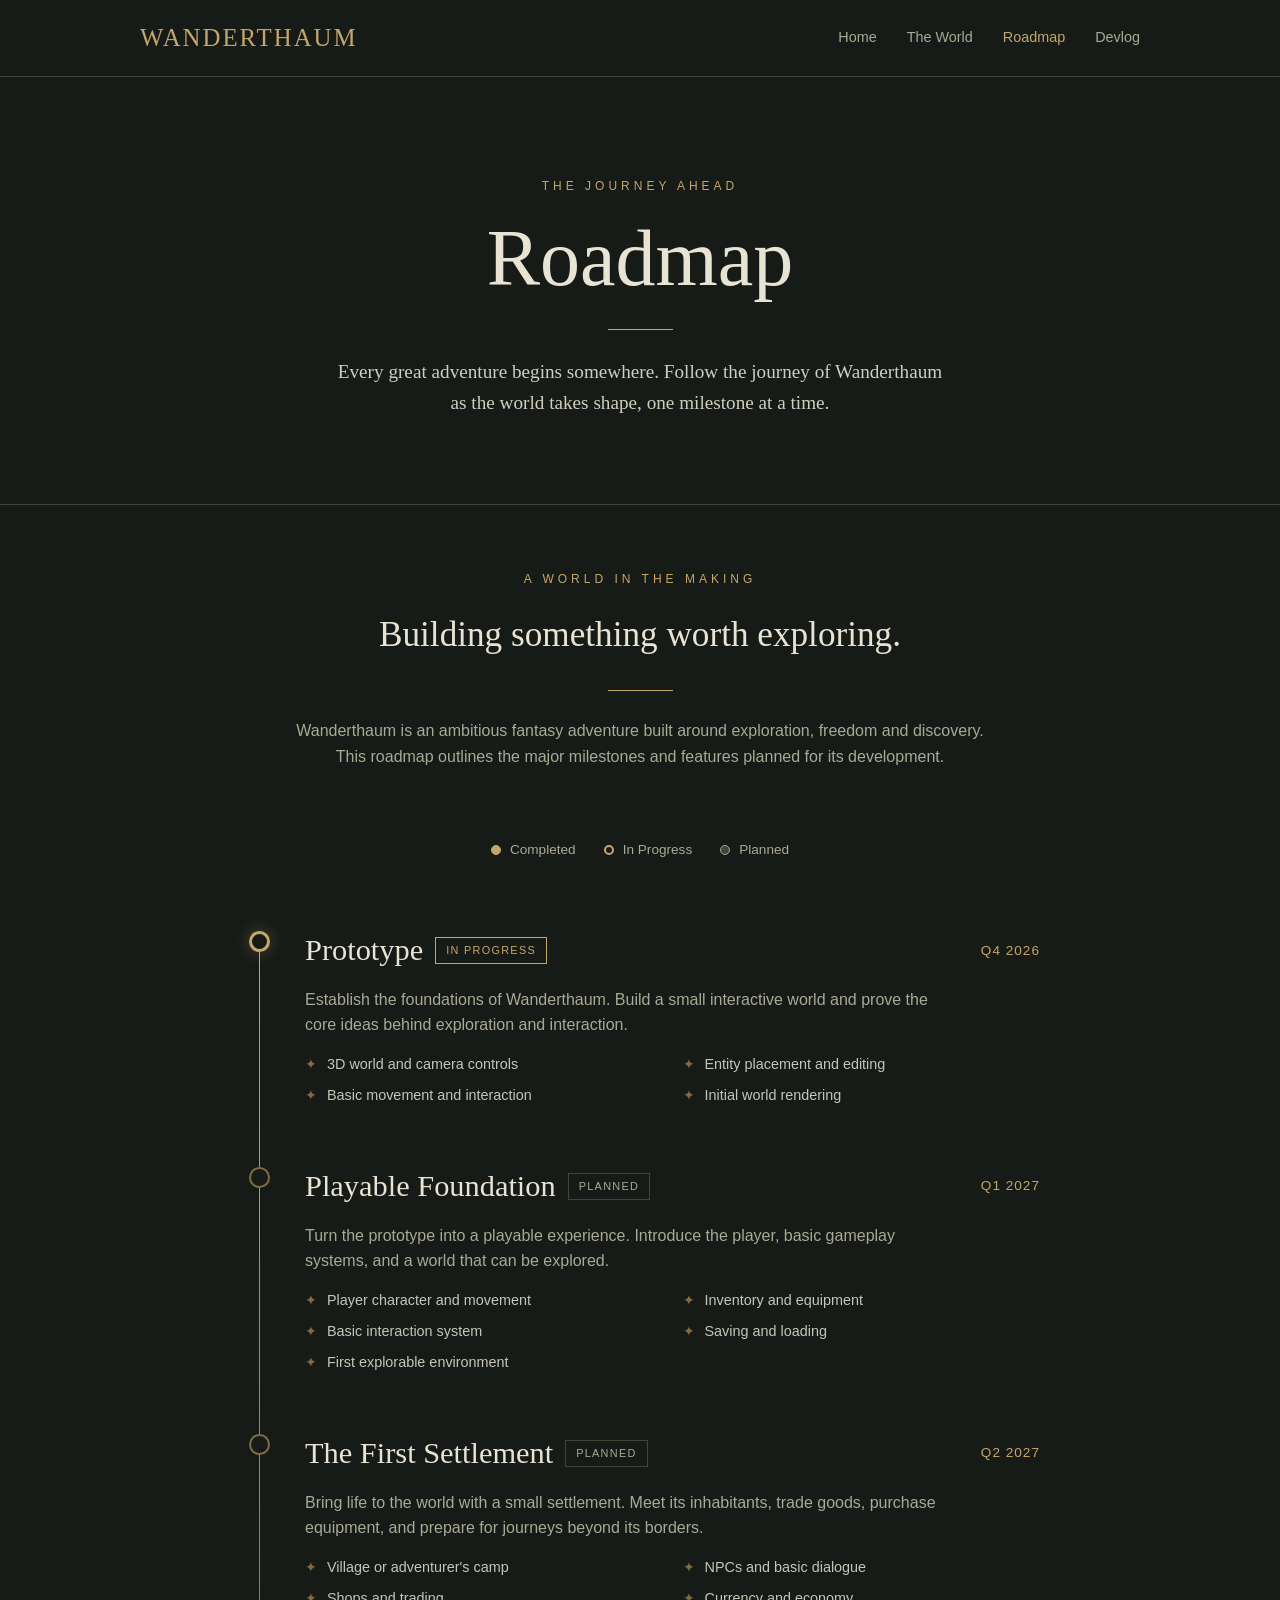
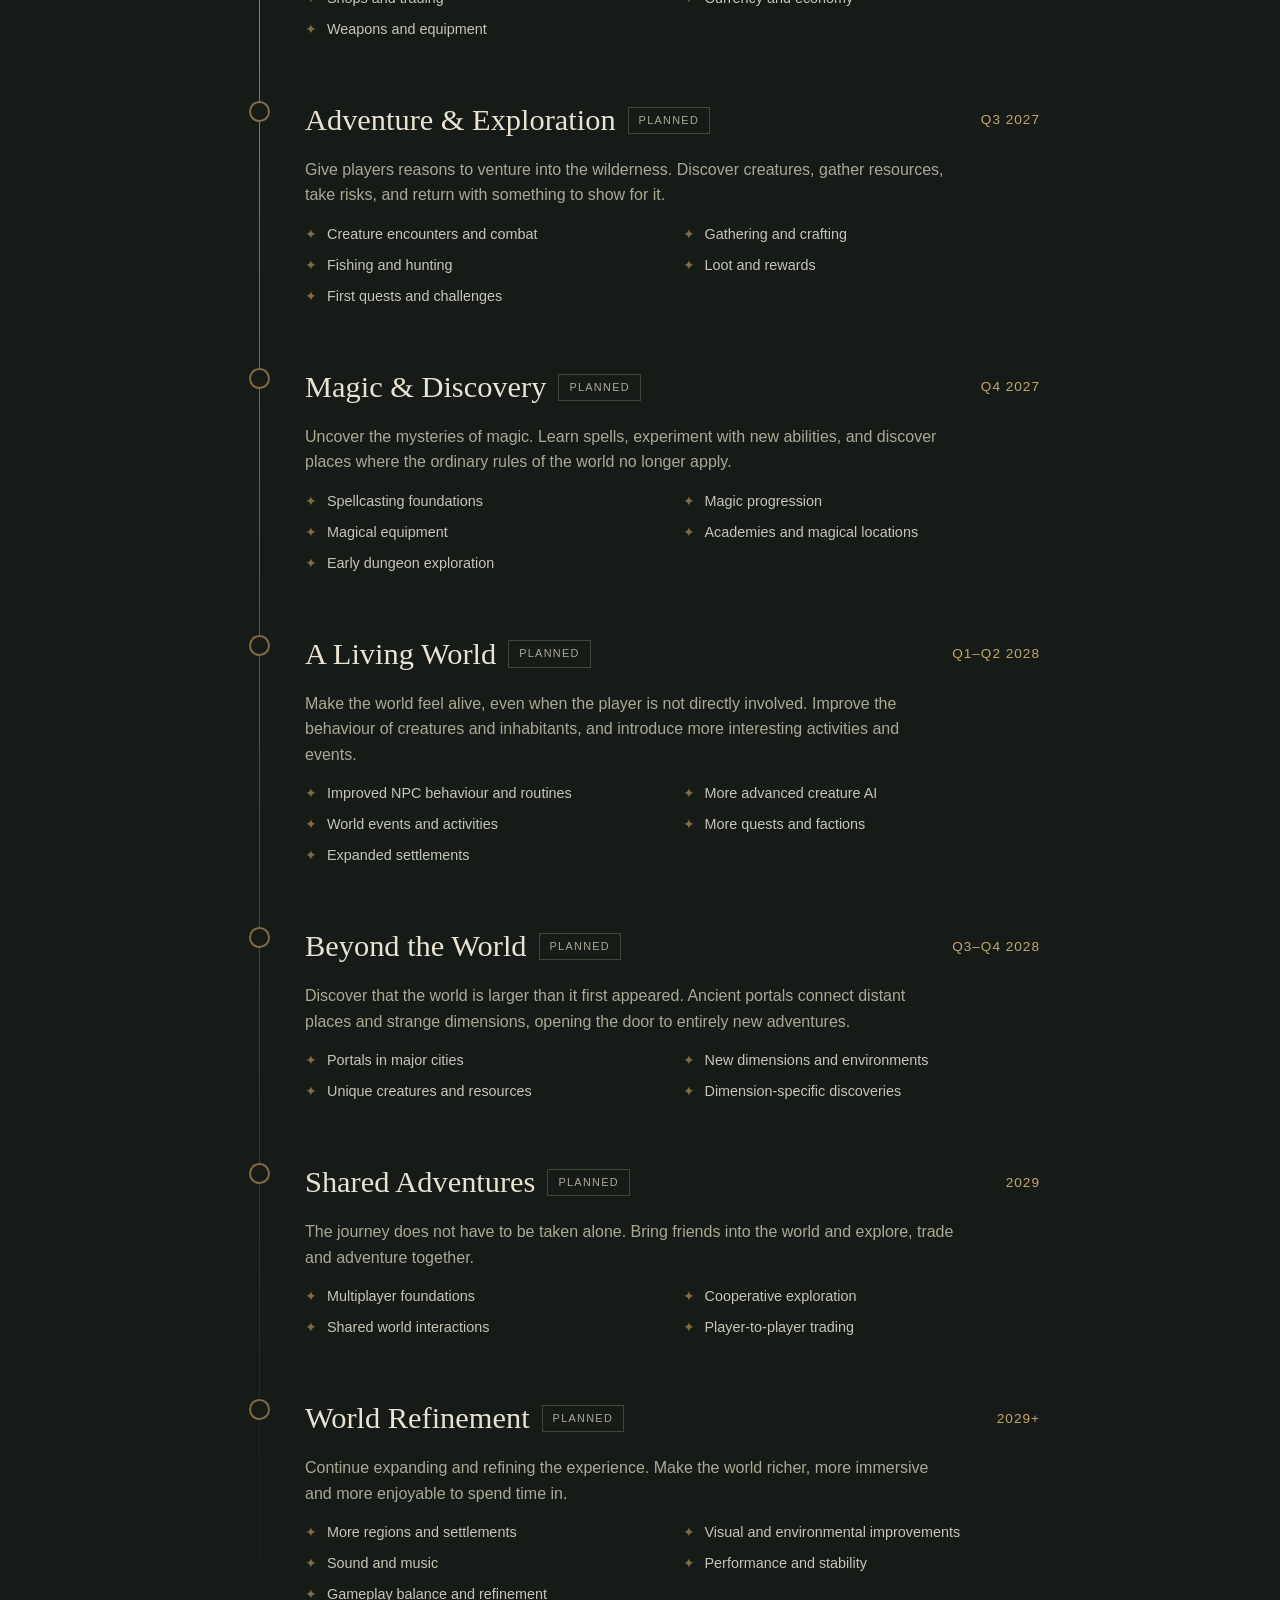
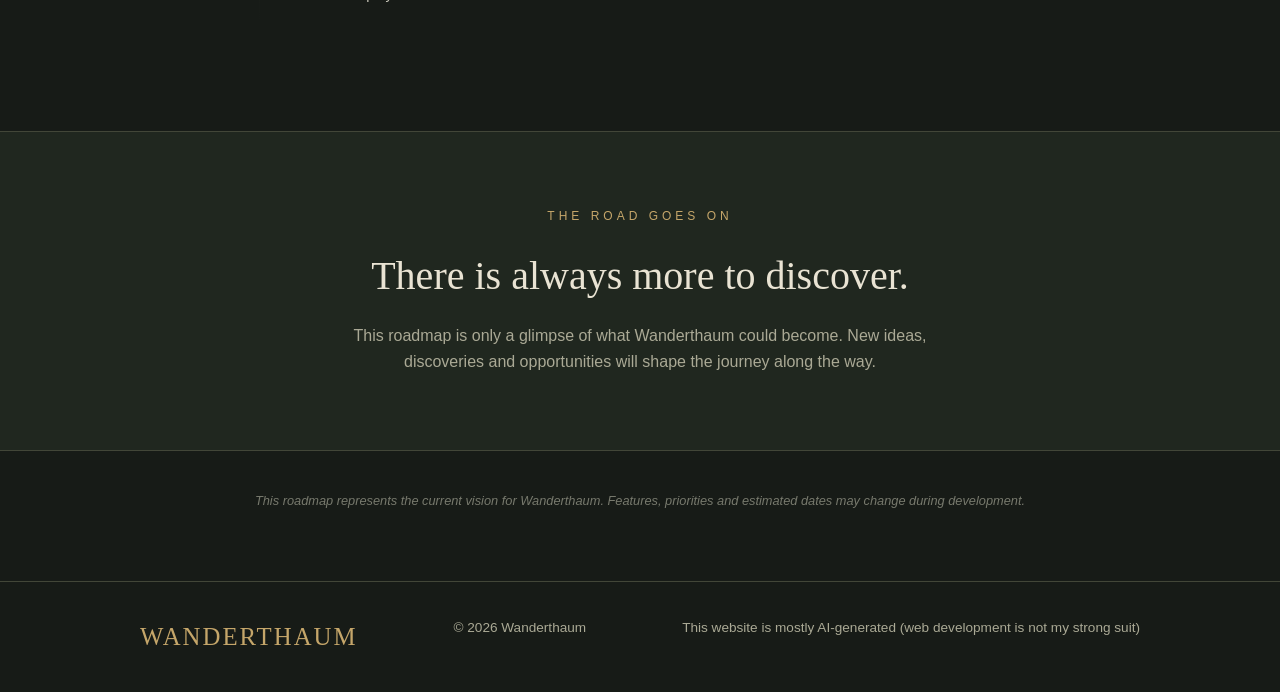
==== public/roadmap.html @ c56ad35a "Website base" ====
<!-- <!DOCTYPE html>
<html lang="en">
<head>
    <meta charset="UTF-8">
    <meta name="viewport" content="width=device-width, initial-scale=1.0">
    <meta name="theme-color" content="#171b17">
    <title>Wanderthaum — The Living World</title>
    <meta name="description" content="Wanderthaum is a fantasy adventure about exploration, discovery, and finding your own path.">

    <link rel="apple-touch-icon" sizes="180x180" href="img/favicon_io/apple-touch-icon.png">
    <link rel="icon" type="image/png" sizes="32x32" href="img/favicon_io/favicon-32x32.png">
    <link rel="icon" type="image/png" sizes="16x16" href="img/favicon_io/favicon-16x16.png">
    <link rel="manifest" href="img/favicon_io/site.webmanifest">

</head>
<body>

<i>This roadmap represents the current vision for Wanderthaum. It is meant to inspire the developer (me) and give insight into what's going on. Features, priorities and estimated dates may change as development progresses.</i> <br>

<img src="img/roadmap_image.png">

<br>

Q4 2026	Prototype	Basic 3D world, camera, entity placement, movement, and the first interactive objects.
<br>

Q1 2027	Playable Foundation	A small explorable area, player character, basic interaction, inventory, and save/load.
<br>

Q2 2027	The First Settlement	A camp or village with shops, NPCs, trading, equipment, and nearby wilderness.
<br>

Q3 2027	Adventure & Exploration	Creatures, combat, gathering, fishing, loot, and reasons to venture beyond settlement walls.
<br>

Q4 2027	Magic & Discovery	First spell system, magical locations, progression, and early dungeon exploration.
<br>

Q1–Q2 2028	A Living World	Improved NPC behaviour, more varied AI, world events, quests, and a more populated world.
<br>

Q3–Q4 2028	Beyond the World	Portals, other dimensions, and mysterious destinations connected to major cities.
<br>

2029	Shared Adventures	Multiplayer foundations, cooperative exploration, and shared world experiences.
<br>

2029+	World Refinement	More regions, content, improved visuals, sound, balancing, performance, and world polish.
<br>

<footer>
    <div class="container footer-content">
        <span>© 2026 Wanderthaum</span>
        <span>This website is mostly AI-generated (web development is not my strong suit)</span>
    </div>
</footer>

</body>
</html> -->




<!DOCTYPE html>
<html lang="en">
<head>
    <meta charset="UTF-8">
    <meta name="viewport" content="width=device-width, initial-scale=1.0">
    <meta name="theme-color" content="#171b17">
    <title>Roadmap — Wanderthaum</title>
    <meta name="description" content="Follow the development journey of Wanderthaum and discover what lies ahead.">

    <link rel="apple-touch-icon" sizes="180x180" href="img/favicon_io/apple-touch-icon.png">
    <link rel="icon" type="image/png" sizes="32x32" href="img/favicon_io/favicon-32x32.png">
    <link rel="icon" type="image/png" sizes="16x16" href="img/favicon_io/favicon-16x16.png">
    <link rel="manifest" href="img/favicon_io/site.webmanifest">

    <style>
        :root {
            --background: #171b17;
            --background-light: #20271f;
            --text: #e9e3d3;
            --muted: #aaa995;
            --gold: #c5a66a;
            --gold-dim: #806b43;
            --border: #424638;
            --serif: Georgia, "Times New Roman", serif;
            --sans: "Segoe UI", sans-serif;
        }

        * {
            box-sizing: border-box;
            margin: 0;
            padding: 0;
        }

        html {
            scroll-behavior: smooth;
        }

        body {
            background: var(--background);
            color: var(--text);
            font-family: var(--sans);
            line-height: 1.6;
        }

        a {
            color: inherit;
            text-decoration: none;
        }

        .container {
            width: min(1000px, 90%);
            margin: auto;
        }

        /* Navigation */

        header {
            border-bottom: 1px solid var(--border);
            background: #171b17ee;
        }

        nav {
            min-height: 76px;
            display: flex;
            align-items: center;
            justify-content: space-between;
            gap: 25px;
        }

        .logo {
            font-family: var(--serif);
            font-size: 1.55rem;
            letter-spacing: 2px;
            color: var(--gold);
            white-space: nowrap;
        }

        .nav-links {
            display: flex;
            gap: 30px;
            font-size: 0.9rem;
            color: var(--muted);
        }

        .nav-links a:hover,
        .nav-links a.active {
            color: var(--gold);
        }

        /* Page introduction */

        .hero {
            text-align: center;
            padding: 100px 20px 85px;
            background:
                linear-gradient(to bottom, #171b1770, var(--background)),
                url("images/world-landscape.jpg") center 45% / cover;
            border-bottom: 1px solid var(--border);
        }

        .eyebrow {
            color: var(--gold);
            text-transform: uppercase;
            letter-spacing: 4px;
            font-size: 0.75rem;
            margin-bottom: 18px;
        }

        h1, h2, h3 {
            font-family: var(--serif);
            font-weight: normal;
        }

        h1 {
            font-size: clamp(3rem, 7vw, 5rem);
            line-height: 1.1;
            margin-bottom: 20px;
        }

        .hero p {
            max-width: 620px;
            margin: auto;
            color: #d0cebf;
            font-family: var(--serif);
            font-size: 1.2rem;
        }

        .gold-line {
            width: 65px;
            height: 1px;
            background: var(--gold);
            margin: 27px auto;
        }

        /* Roadmap introduction */

        .intro {
            text-align: center;
            padding: 65px 0 35px;
        }

        .intro p {
            max-width: 700px;
            margin: auto;
            color: var(--muted);
        }

        /* Legend */

        .legend {
            display: flex;
            justify-content: center;
            flex-wrap: wrap;
            gap: 28px;
            margin: 35px 0 65px;
            color: var(--muted);
            font-size: 0.85rem;
        }

        .legend-item {
            display: flex;
            align-items: center;
            gap: 9px;
        }

        .dot {
            width: 10px;
            height: 10px;
            border-radius: 50%;
            background: var(--border);
            border: 1px solid var(--muted);
        }

        .dot.completed {
            background: var(--gold);
            border-color: var(--gold);
        }

        .dot.progress {
            background: var(--background);
            border: 2px solid var(--gold);
        }

        /* Timeline */

        .timeline {
            position: relative;
            max-width: 800px;
            margin: 0 auto;
            padding-bottom: 70px;
        }

        .timeline::before {
            content: "";
            position: absolute;
            left: 19px;
            top: 10px;
            bottom: 110px;
            width: 1px;
            background: linear-gradient(
                to bottom,
                var(--gold),
                var(--border) 70%,
                transparent
            );
        }

        .milestone {
            position: relative;
            padding-left: 65px;
            margin-bottom: 55px;
        }

        .milestone-marker {
            position: absolute;
            left: 9px;
            top: 5px;
            width: 21px;
            height: 21px;
            border-radius: 50%;
            border: 2px solid var(--gold-dim);
            background: var(--background);
            z-index: 1;
        }

        .milestone.completed .milestone-marker {
            background: var(--gold);
            border-color: var(--gold);
            box-shadow: 0 0 15px #c5a66a55;
        }

        .milestone.current .milestone-marker {
            border: 3px solid var(--gold);
            box-shadow: 0 0 15px #c5a66a55;
        }

        .milestone-header {
            display: flex;
            align-items: center;
            flex-wrap: wrap;
            gap: 12px;
            margin-bottom: 12px;
        }

        .milestone h2 {
            font-size: 1.9rem;
        }

        .date {
            color: var(--gold);
            font-size: 0.85rem;
            letter-spacing: 1px;
            margin-left: auto;
        }

        .status {
            font-size: 0.68rem;
            text-transform: uppercase;
            letter-spacing: 1.3px;
            padding: 4px 10px;
            border: 1px solid var(--border);
            color: var(--muted);
        }

        .status.completed {
            border-color: #81734f;
            color: var(--gold);
        }

        .status.progress {
            border-color: var(--gold);
            color: var(--gold);
        }

        .milestone p {
            color: var(--muted);
            max-width: 650px;
            margin-bottom: 15px;
        }

        .milestone ul {
            list-style: none;
            display: grid;
            grid-template-columns: repeat(2, minmax(0, 1fr));
            gap: 8px 20px;
            color: #c7c5b8;
            font-size: 0.9rem;
        }

        .milestone li::before {
            content: "✦";
            color: var(--gold-dim);
            margin-right: 10px;
        }

        /* Future section */

        .future {
            background: var(--background-light);
            border-top: 1px solid var(--border);
            border-bottom: 1px solid var(--border);
            text-align: center;
            padding: 75px 20px;
        }

        .future h2 {
            font-size: 2.5rem;
            margin-bottom: 15px;
        }

        .future p {
            max-width: 650px;
            margin: auto;
            color: var(--muted);
        }

        /* Disclaimer */

        .disclaimer {
            text-align: center;
            color: #77796d;
            font-size: 0.8rem;
            font-style: italic;
            padding: 40px 20px 70px;
        }

        /* Footer */

        footer {
            border-top: 1px solid var(--border);
            padding: 35px 0;
            color: var(--muted);
            font-size: 0.85rem;
        }

        .footer-content {
            display: flex;
            justify-content: space-between;
            gap: 20px;
            flex-wrap: wrap;
        }

        @media (max-width: 650px) {
            nav {
                padding: 18px 0;
                align-items: flex-start;
                flex-direction: column;
            }

            .nav-links {
                gap: 18px;
                flex-wrap: wrap;
            }

            .hero {
                padding: 80px 20px 65px;
            }

            .milestone-header {
                gap: 8px;
            }

            .milestone h2 {
                width: 100%;
                font-size: 1.65rem;
            }

            .date {
                margin-left: 0;
            }

            .milestone ul {
                grid-template-columns: 1fr;
            }

            .timeline {
                margin-left: 0;
            }

            .milestone {
                padding-left: 55px;
            }
        }
    </style>
</head>

<body>

<header>
    <div class="container">
        <nav>
            <a href="index.html" class="logo">WANDERTHAUM</a>

            <div class="nav-links">
                <a href="index.html">Home</a>
                <a href="index.html#world">The World</a>
                <a href="roadmap.html" class="active">Roadmap</a>
                <a href="devlog.html">Devlog</a>
            </div>
        </nav>
    </div>
</header>

<main>

    <section class="hero">
        <div class="eyebrow">The journey ahead</div>
        <h1>Roadmap</h1>
        <div class="gold-line"></div>
        <p>
            Every great adventure begins somewhere.
            Follow the journey of Wanderthaum as the world
            takes shape, one milestone at a time.
        </p>
    </section>

    <section class="container">
        <div class="intro">
            <div class="eyebrow">A world in the making</div>
            <h2 style="font-size: 2.2rem;">Building something worth exploring.</h2>
            <div class="gold-line"></div>
            <p>
                Wanderthaum is an ambitious fantasy adventure built around
                exploration, freedom and discovery. This roadmap outlines
                the major milestones and features planned for its development.
            </p>
        </div>

        <div class="legend">
            <div class="legend-item">
                <span class="dot completed"></span>
                Completed
            </div>
            <div class="legend-item">
                <span class="dot progress"></span>
                In Progress
            </div>
            <div class="legend-item">
                <span class="dot"></span>
                Planned
            </div>
        </div>

        <div class="timeline">

            <!-- PROTOTYPE -->

            <article class="milestone current">
                <div class="milestone-marker"></div>

                <div class="milestone-header">
                    <h2>Prototype</h2>
                    <span class="status progress">In Progress</span>
                    <span class="date">Q4 2026</span>
                </div>

                <p>
                    Establish the foundations of Wanderthaum.
                    Build a small interactive world and prove the
                    core ideas behind exploration and interaction.
                </p>

                <ul>
                    <li>3D world and camera controls</li>
                    <li>Entity placement and editing</li>
                    <li>Basic movement and interaction</li>
                    <li>Initial world rendering</li>
                </ul>
            </article>

            <!-- FOUNDATION -->

            <article class="milestone">
                <div class="milestone-marker"></div>

                <div class="milestone-header">
                    <h2>Playable Foundation</h2>
                    <span class="status">Planned</span>
                    <span class="date">Q1 2027</span>
                </div>

                <p>
                    Turn the prototype into a playable experience.
                    Introduce the player, basic gameplay systems,
                    and a world that can be explored.
                </p>

                <ul>
                    <li>Player character and movement</li>
                    <li>Inventory and equipment</li>
                    <li>Basic interaction system</li>
                    <li>Saving and loading</li>
                    <li>First explorable environment</li>
                </ul>
            </article>

            <!-- SETTLEMENT -->

            <article class="milestone">
                <div class="milestone-marker"></div>

                <div class="milestone-header">
                    <h2>The First Settlement</h2>
                    <span class="status">Planned</span>
                    <span class="date">Q2 2027</span>
                </div>

                <p>
                    Bring life to the world with a small settlement.
                    Meet its inhabitants, trade goods, purchase equipment,
                    and prepare for journeys beyond its borders.
                </p>

                <ul>
                    <li>Village or adventurer's camp</li>
                    <li>NPCs and basic dialogue</li>
                    <li>Shops and trading</li>
                    <li>Currency and economy</li>
                    <li>Weapons and equipment</li>
                </ul>
            </article>

            <!-- ADVENTURE -->

            <article class="milestone">
                <div class="milestone-marker"></div>

                <div class="milestone-header">
                    <h2>Adventure & Exploration</h2>
                    <span class="status">Planned</span>
                    <span class="date">Q3 2027</span>
                </div>

                <p>
                    Give players reasons to venture into the wilderness.
                    Discover creatures, gather resources, take risks,
                    and return with something to show for it.
                </p>

                <ul>
                    <li>Creature encounters and combat</li>
                    <li>Gathering and crafting</li>
                    <li>Fishing and hunting</li>
                    <li>Loot and rewards</li>
                    <li>First quests and challenges</li>
                </ul>
            </article>

            <!-- MAGIC -->

            <article class="milestone">
                <div class="milestone-marker"></div>

                <div class="milestone-header">
                    <h2>Magic & Discovery</h2>
                    <span class="status">Planned</span>
                    <span class="date">Q4 2027</span>
                </div>

                <p>
                    Uncover the mysteries of magic. Learn spells,
                    experiment with new abilities, and discover
                    places where the ordinary rules of the world
                    no longer apply.
                </p>

                <ul>
                    <li>Spellcasting foundations</li>
                    <li>Magic progression</li>
                    <li>Magical equipment</li>
                    <li>Academies and magical locations</li>
                    <li>Early dungeon exploration</li>
                </ul>
            </article>

            <!-- LIVING WORLD -->

            <article class="milestone">
                <div class="milestone-marker"></div>

                <div class="milestone-header">
                    <h2>A Living World</h2>
                    <span class="status">Planned</span>
                    <span class="date">Q1–Q2 2028</span>
                </div>

                <p>
                    Make the world feel alive, even when the player
                    is not directly involved. Improve the behaviour
                    of creatures and inhabitants, and introduce
                    more interesting activities and events.
                </p>

                <ul>
                    <li>Improved NPC behaviour and routines</li>
                    <li>More advanced creature AI</li>
                    <li>World events and activities</li>
                    <li>More quests and factions</li>
                    <li>Expanded settlements</li>
                </ul>
            </article>

            <!-- DIMENSIONS -->

            <article class="milestone">
                <div class="milestone-marker"></div>

                <div class="milestone-header">
                    <h2>Beyond the World</h2>
                    <span class="status">Planned</span>
                    <span class="date">Q3–Q4 2028</span>
                </div>

                <p>
                    Discover that the world is larger than it first
                    appeared. Ancient portals connect distant places
                    and strange dimensions, opening the door to
                    entirely new adventures.
                </p>

                <ul>
                    <li>Portals in major cities</li>
                    <li>New dimensions and environments</li>
                    <li>Unique creatures and resources</li>
                    <li>Dimension-specific discoveries</li>
                </ul>
            </article>

            <!-- MULTIPLAYER -->

            <article class="milestone">
                <div class="milestone-marker"></div>

                <div class="milestone-header">
                    <h2>Shared Adventures</h2>
                    <span class="status">Planned</span>
                    <span class="date">2029</span>
                </div>

                <p>
                    The journey does not have to be taken alone.
                    Bring friends into the world and explore,
                    trade and adventure together.
                </p>

                <ul>
                    <li>Multiplayer foundations</li>
                    <li>Cooperative exploration</li>
                    <li>Shared world interactions</li>
                    <li>Player-to-player trading</li>
                </ul>
            </article>

            <!-- POLISH -->

            <article class="milestone">
                <div class="milestone-marker"></div>

                <div class="milestone-header">
                    <h2>World Refinement</h2>
                    <span class="status">Planned</span>
                    <span class="date">2029+</span>
                </div>

                <p>
                    Continue expanding and refining the experience.
                    Make the world richer, more immersive and more
                    enjoyable to spend time in.
                </p>

                <ul>
                    <li>More regions and settlements</li>
                    <li>Visual and environmental improvements</li>
                    <li>Sound and music</li>
                    <li>Performance and stability</li>
                    <li>Gameplay balance and refinement</li>
                </ul>
            </article>

        </div>
    </section>

    <section class="future">
        <div class="eyebrow">The road goes on</div>
        <h2>There is always more to discover.</h2>
        <p>
            This roadmap is only a glimpse of what Wanderthaum
            could become. New ideas, discoveries and opportunities
            will shape the journey along the way.
        </p>
    </section>

    <div class="disclaimer">
        This roadmap represents the current vision for Wanderthaum.
        Features, priorities and estimated dates may change during development.
    </div>

</main>


<footer>
    <div class="container footer-content">
        <a href="index.html" class="logo">WANDERTHAUM</a>
        <span>© 2026 Wanderthaum</span>
        <span>This website is mostly AI-generated (web development is not my strong suit)</span>
    </div>
</footer>

</body>
</html>
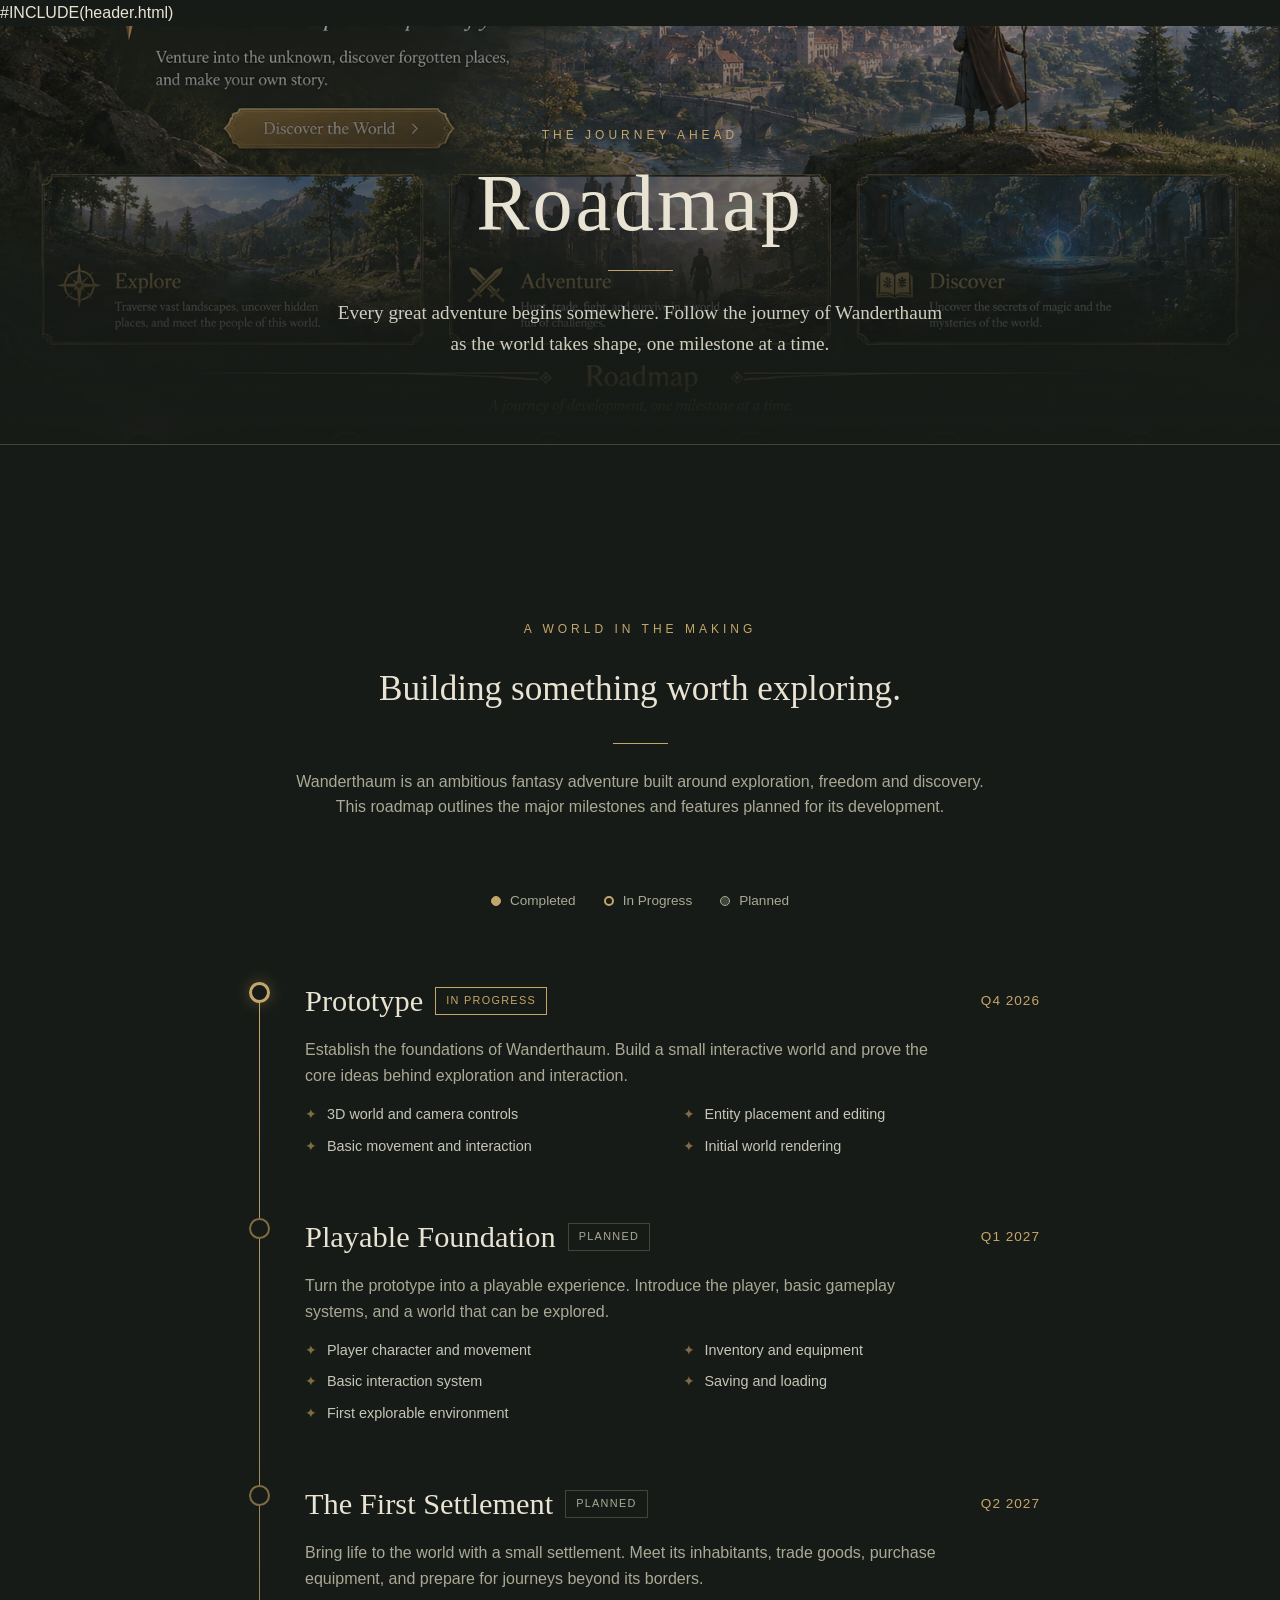
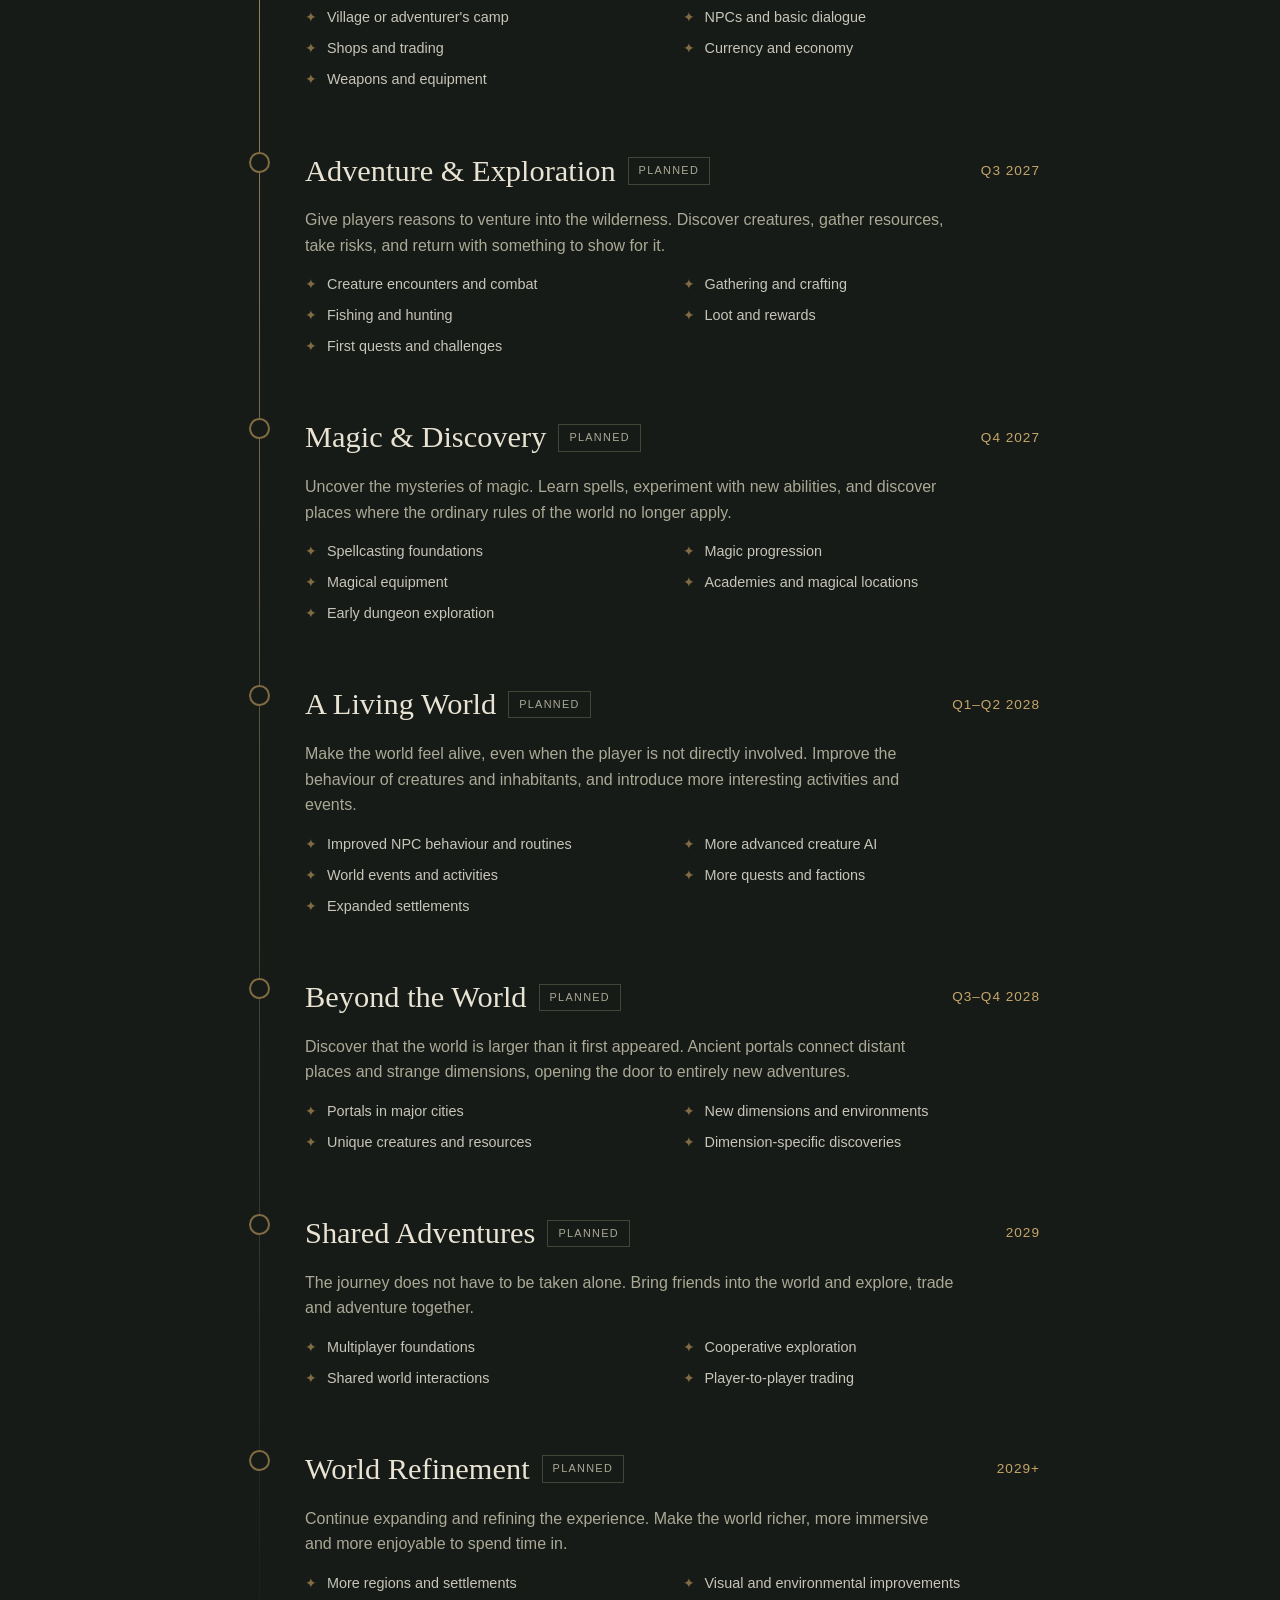
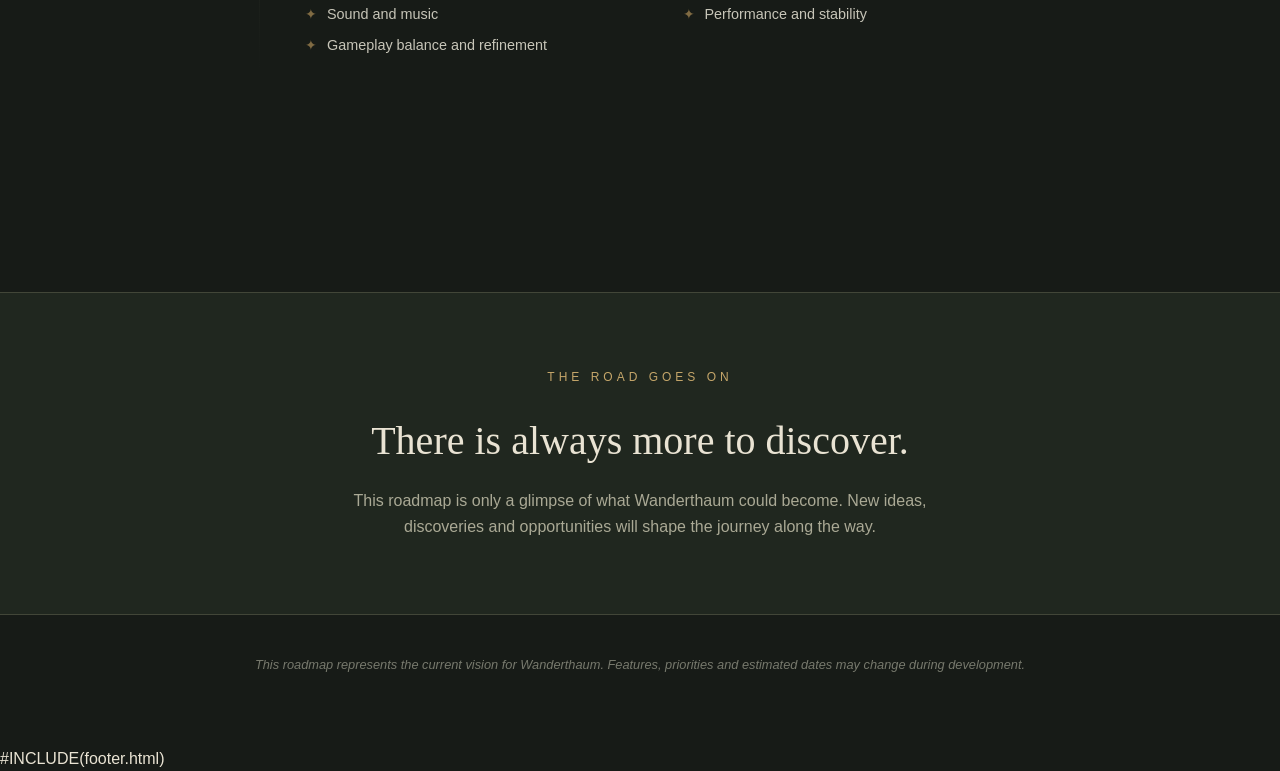
==== commit 2cab8c3a: "Releases page, polish and shared CSS styling" ====
--- a/public/roadmap.html
+++ b/public/roadmap.html
@@ -1,66 +1,3 @@
-
-<!-- <!DOCTYPE html>
-<html lang="en">
-<head>
-    <meta charset="UTF-8">
-    <meta name="viewport" content="width=device-width, initial-scale=1.0">
-    <meta name="theme-color" content="#171b17">
-    <title>Wanderthaum — The Living World</title>
-    <meta name="description" content="Wanderthaum is a fantasy adventure about exploration, discovery, and finding your own path.">
-
-    <link rel="apple-touch-icon" sizes="180x180" href="img/favicon_io/apple-touch-icon.png">
-    <link rel="icon" type="image/png" sizes="32x32" href="img/favicon_io/favicon-32x32.png">
-    <link rel="icon" type="image/png" sizes="16x16" href="img/favicon_io/favicon-16x16.png">
-    <link rel="manifest" href="img/favicon_io/site.webmanifest">
-
-</head>
-<body>
-
-<i>This roadmap represents the current vision for Wanderthaum. It is meant to inspire the developer (me) and give insight into what's going on. Features, priorities and estimated dates may change as development progresses.</i> <br>
-
-<img src="img/roadmap_image.png">
-
-<br>
-
-Q4 2026	Prototype	Basic 3D world, camera, entity placement, movement, and the first interactive objects.
-<br>
-
-Q1 2027	Playable Foundation	A small explorable area, player character, basic interaction, inventory, and save/load.
-<br>
-
-Q2 2027	The First Settlement	A camp or village with shops, NPCs, trading, equipment, and nearby wilderness.
-<br>
-
-Q3 2027	Adventure & Exploration	Creatures, combat, gathering, fishing, loot, and reasons to venture beyond settlement walls.
-<br>
-
-Q4 2027	Magic & Discovery	First spell system, magical locations, progression, and early dungeon exploration.
-<br>
-
-Q1–Q2 2028	A Living World	Improved NPC behaviour, more varied AI, world events, quests, and a more populated world.
-<br>
-
-Q3–Q4 2028	Beyond the World	Portals, other dimensions, and mysterious destinations connected to major cities.
-<br>
-
-2029	Shared Adventures	Multiplayer foundations, cooperative exploration, and shared world experiences.
-<br>
-
-2029+	World Refinement	More regions, content, improved visuals, sound, balancing, performance, and world polish.
-<br>
-
-<footer>
-    <div class="container footer-content">
-        <span>© 2026 Wanderthaum</span>
-        <span>This website is mostly AI-generated (web development is not my strong suit)</span>
-    </div>
-</footer>
-
-</body>
-</html> -->
-
-
-
 
 <!DOCTYPE html>
 <html lang="en">
@@ -68,7 +5,7 @@
     <meta charset="UTF-8">
     <meta name="viewport" content="width=device-width, initial-scale=1.0">
     <meta name="theme-color" content="#171b17">
-    <title>Roadmap — Wanderthaum</title>
+    <title>Roadmap - Wanderthaum</title>
     <meta name="description" content="Follow the development journey of Wanderthaum and discover what lies ahead.">
 
     <link rel="apple-touch-icon" sizes="180x180" href="img/favicon_io/apple-touch-icon.png">
@@ -76,401 +13,21 @@
     <link rel="icon" type="image/png" sizes="16x16" href="img/favicon_io/favicon-16x16.png">
     <link rel="manifest" href="img/favicon_io/site.webmanifest">
 
-    <style>
-        :root {
-            --background: #171b17;
-            --background-light: #20271f;
-            --text: #e9e3d3;
-            --muted: #aaa995;
-            --gold: #c5a66a;
-            --gold-dim: #806b43;
-            --border: #424638;
-            --serif: Georgia, "Times New Roman", serif;
-            --sans: "Segoe UI", sans-serif;
-        }
-
-        * {
-            box-sizing: border-box;
-            margin: 0;
-            padding: 0;
-        }
-
-        html {
-            scroll-behavior: smooth;
-        }
-
-        body {
-            background: var(--background);
-            color: var(--text);
-            font-family: var(--sans);
-            line-height: 1.6;
-        }
-
-        a {
-            color: inherit;
-            text-decoration: none;
-        }
-
-        .container {
-            width: min(1000px, 90%);
-            margin: auto;
-        }
-
-        /* Navigation */
-
-        header {
-            border-bottom: 1px solid var(--border);
-            background: #171b17ee;
-        }
-
-        nav {
-            min-height: 76px;
-            display: flex;
-            align-items: center;
-            justify-content: space-between;
-            gap: 25px;
-        }
-
-        .logo {
-            font-family: var(--serif);
-            font-size: 1.55rem;
-            letter-spacing: 2px;
-            color: var(--gold);
-            white-space: nowrap;
-        }
-
-        .nav-links {
-            display: flex;
-            gap: 30px;
-            font-size: 0.9rem;
-            color: var(--muted);
-        }
-
-        .nav-links a:hover,
-        .nav-links a.active {
-            color: var(--gold);
-        }
-
-        /* Page introduction */
-
-        .hero {
-            text-align: center;
-            padding: 100px 20px 85px;
-            background:
-                linear-gradient(to bottom, #171b1770, var(--background)),
-                url("images/world-landscape.jpg") center 45% / cover;
-            border-bottom: 1px solid var(--border);
-        }
-
-        .eyebrow {
-            color: var(--gold);
-            text-transform: uppercase;
-            letter-spacing: 4px;
-            font-size: 0.75rem;
-            margin-bottom: 18px;
-        }
-
-        h1, h2, h3 {
-            font-family: var(--serif);
-            font-weight: normal;
-        }
-
-        h1 {
-            font-size: clamp(3rem, 7vw, 5rem);
-            line-height: 1.1;
-            margin-bottom: 20px;
-        }
-
-        .hero p {
-            max-width: 620px;
-            margin: auto;
-            color: #d0cebf;
-            font-family: var(--serif);
-            font-size: 1.2rem;
-        }
-
-        .gold-line {
-            width: 65px;
-            height: 1px;
-            background: var(--gold);
-            margin: 27px auto;
-        }
-
-        /* Roadmap introduction */
-
-        .intro {
-            text-align: center;
-            padding: 65px 0 35px;
-        }
-
-        .intro p {
-            max-width: 700px;
-            margin: auto;
-            color: var(--muted);
-        }
-
-        /* Legend */
-
-        .legend {
-            display: flex;
-            justify-content: center;
-            flex-wrap: wrap;
-            gap: 28px;
-            margin: 35px 0 65px;
-            color: var(--muted);
-            font-size: 0.85rem;
-        }
-
-        .legend-item {
-            display: flex;
-            align-items: center;
-            gap: 9px;
-        }
-
-        .dot {
-            width: 10px;
-            height: 10px;
-            border-radius: 50%;
-            background: var(--border);
-            border: 1px solid var(--muted);
-        }
-
-        .dot.completed {
-            background: var(--gold);
-            border-color: var(--gold);
-        }
-
-        .dot.progress {
-            background: var(--background);
-            border: 2px solid var(--gold);
-        }
-
-        /* Timeline */
-
-        .timeline {
-            position: relative;
-            max-width: 800px;
-            margin: 0 auto;
-            padding-bottom: 70px;
-        }
-
-        .timeline::before {
-            content: "";
-            position: absolute;
-            left: 19px;
-            top: 10px;
-            bottom: 110px;
-            width: 1px;
-            background: linear-gradient(
-                to bottom,
-                var(--gold),
-                var(--border) 70%,
-                transparent
-            );
-        }
-
-        .milestone {
-            position: relative;
-            padding-left: 65px;
-            margin-bottom: 55px;
-        }
-
-        .milestone-marker {
-            position: absolute;
-            left: 9px;
-            top: 5px;
-            width: 21px;
-            height: 21px;
-            border-radius: 50%;
-            border: 2px solid var(--gold-dim);
-            background: var(--background);
-            z-index: 1;
-        }
-
-        .milestone.completed .milestone-marker {
-            background: var(--gold);
-            border-color: var(--gold);
-            box-shadow: 0 0 15px #c5a66a55;
-        }
-
-        .milestone.current .milestone-marker {
-            border: 3px solid var(--gold);
-            box-shadow: 0 0 15px #c5a66a55;
-        }
-
-        .milestone-header {
-            display: flex;
-            align-items: center;
-            flex-wrap: wrap;
-            gap: 12px;
-            margin-bottom: 12px;
-        }
-
-        .milestone h2 {
-            font-size: 1.9rem;
-        }
-
-        .date {
-            color: var(--gold);
-            font-size: 0.85rem;
-            letter-spacing: 1px;
-            margin-left: auto;
-        }
-
-        .status {
-            font-size: 0.68rem;
-            text-transform: uppercase;
-            letter-spacing: 1.3px;
-            padding: 4px 10px;
-            border: 1px solid var(--border);
-            color: var(--muted);
-        }
-
-        .status.completed {
-            border-color: #81734f;
-            color: var(--gold);
-        }
-
-        .status.progress {
-            border-color: var(--gold);
-            color: var(--gold);
-        }
-
-        .milestone p {
-            color: var(--muted);
-            max-width: 650px;
-            margin-bottom: 15px;
-        }
-
-        .milestone ul {
-            list-style: none;
-            display: grid;
-            grid-template-columns: repeat(2, minmax(0, 1fr));
-            gap: 8px 20px;
-            color: #c7c5b8;
-            font-size: 0.9rem;
-        }
-
-        .milestone li::before {
-            content: "✦";
-            color: var(--gold-dim);
-            margin-right: 10px;
-        }
-
-        /* Future section */
-
-        .future {
-            background: var(--background-light);
-            border-top: 1px solid var(--border);
-            border-bottom: 1px solid var(--border);
-            text-align: center;
-            padding: 75px 20px;
-        }
-
-        .future h2 {
-            font-size: 2.5rem;
-            margin-bottom: 15px;
-        }
-
-        .future p {
-            max-width: 650px;
-            margin: auto;
-            color: var(--muted);
-        }
-
-        /* Disclaimer */
-
-        .disclaimer {
-            text-align: center;
-            color: #77796d;
-            font-size: 0.8rem;
-            font-style: italic;
-            padding: 40px 20px 70px;
-        }
-
-        /* Footer */
-
-        footer {
-            border-top: 1px solid var(--border);
-            padding: 35px 0;
-            color: var(--muted);
-            font-size: 0.85rem;
-        }
-
-        .footer-content {
-            display: flex;
-            justify-content: space-between;
-            gap: 20px;
-            flex-wrap: wrap;
-        }
-
-        @media (max-width: 650px) {
-            nav {
-                padding: 18px 0;
-                align-items: flex-start;
-                flex-direction: column;
-            }
-
-            .nav-links {
-                gap: 18px;
-                flex-wrap: wrap;
-            }
-
-            .hero {
-                padding: 80px 20px 65px;
-            }
-
-            .milestone-header {
-                gap: 8px;
-            }
-
-            .milestone h2 {
-                width: 100%;
-                font-size: 1.65rem;
-            }
-
-            .date {
-                margin-left: 0;
-            }
-
-            .milestone ul {
-                grid-template-columns: 1fr;
-            }
-
-            .timeline {
-                margin-left: 0;
-            }
-
-            .milestone {
-                padding-left: 55px;
-            }
-        }
-    </style>
+    <script src="script.js"></script>
+    <link rel="stylesheet" href="style.css">
+
 </head>
 
 <body>
 
-<header>
-    <div class="container">
-        <nav>
-            <a href="index.html" class="logo">WANDERTHAUM</a>
-
-            <div class="nav-links">
-                <a href="index.html">Home</a>
-                <a href="index.html#world">The World</a>
-                <a href="roadmap.html" class="active">Roadmap</a>
-                <a href="devlog.html">Devlog</a>
-            </div>
-        </nav>
-    </div>
-</header>
+#INCLUDE(header.html)
 
 <main>
 
-    <section class="hero">
-        <div class="eyebrow">The journey ahead</div>
+    <section class="roadmap_hero">
+        <div class="roadmap_eyebrow">The journey ahead</div>
         <h1>Roadmap</h1>
-        <div class="gold-line"></div>
+        <div class="roadmap_gold-line"></div>
         <p>
             Every great adventure begins somewhere.
             Follow the journey of Wanderthaum as the world
@@ -762,13 +319,7 @@
 </main>
 
 
-<footer>
-    <div class="container footer-content">
-        <a href="index.html" class="logo">WANDERTHAUM</a>
-        <span>© 2026 Wanderthaum</span>
-        <span>This website is mostly AI-generated (web development is not my strong suit)</span>
-    </div>
-</footer>
+#INCLUDE(footer.html)
 
 </body>
 </html>
--- a/public/style.css
+++ b/public/style.css
@@ -0,0 +1,937 @@
+
+:root {
+    --background: #171b17;
+    --background-light: #20271f;
+    --text: #e9e3d3;
+    --muted: #aaa995;
+    --gold: #c5a66a;
+    --gold-dim: #806b43;
+    --border: #424638;
+    --serif: Georgia, "Times New Roman", serif;
+    --sans: "Segoe UI", sans-serif;
+}
+
+* {
+    box-sizing: border-box;
+    margin: 0;
+    padding: 0;
+}
+
+html {
+    scroll-behavior: smooth;
+}
+
+body {
+    background: var(--background);
+    color: var(--text);
+    font-family: var(--sans);
+    line-height: 1.6;
+}
+
+a {
+    color: inherit;
+    text-decoration: none;
+}
+
+p a {
+    color: #7b9abe;
+    text-decoration: underline;
+}
+
+p a:hover {
+    color:  #5de4fc;
+    text-decoration: underline;
+}
+
+.container {
+    width: min(1120px, 90%);
+    margin: auto;
+}
+
+/* Navigation */
+
+header {
+    position: absolute;
+    top: 0;
+    left: 0;
+    width: 100%;
+    z-index: 10;
+    border-bottom: 1px solid #ffffff20;
+    
+    /* header { */
+    /* border-bottom: 1px solid var(--border); */
+    /* background: #171b17AA; */
+    background: #181f18;
+}
+
+nav {
+    min-height: 76px;
+    display: flex;
+    align-items: center;
+    justify-content: space-between;
+    gap: 25px;
+}
+
+.logo {
+    font-family: var(--serif);
+    font-size: 1.65rem;
+    letter-spacing: 2px;
+    color: var(--gold);
+}
+
+.nav-links {
+    display: flex;
+    gap: 32px;
+    font-size: 0.9rem;
+    color: #ddd8ca;
+}
+
+.nav-links a {
+    /* background-color: #223625AA; */
+    padding: 5px;
+    border-radius: 5px;
+    font-weight: bold;
+}
+
+.nav-links a:hover,
+.nav-links a.active {
+    color: var(--gold);
+}
+
+/* Hero */
+
+.hero {
+    min-height: 760px;
+    height: 95vh;
+    max-height: 1000px;
+    position: relative;
+    display: flex;
+    align-items: center;
+    text-align: center;
+    background:
+        linear-gradient(to bottom, #10151055, #171b17 100%),
+        linear-gradient(to right, #10151088, #10151022, #10151088),
+        url("img/mini_page.png") center 55% / cover;
+}
+
+.hero-content {
+    width: min(800px, 90%);
+    margin: 60px auto 0;
+}
+
+.eyebrow {
+    color: var(--gold);
+    text-transform: uppercase;
+    letter-spacing: 4px;
+    font-size: 0.75rem;
+    margin-bottom: 22px;
+}
+
+h1, h2, h3 {
+    font-family: var(--serif);
+    font-weight: normal;
+}
+
+h1 {
+    /* font-size: clamp(3.5rem, 9vw, 6.5rem); */
+    font-size: clamp(3rem, 7vw, 5rem);
+    line-height: 1;
+    letter-spacing: 3px;
+    margin-bottom: 25px;
+}
+
+.hero p {
+    max-width: 580px;
+    margin: auto;
+    color: #e0dfd4;
+    font-size: 1.15rem;
+}
+
+.hero-buttons {
+    display: flex;
+    justify-content: center;
+    gap: 14px;
+    margin-top: 38px;
+    flex-wrap: wrap;
+}
+
+.button {
+    display: inline-block;
+    padding: 13px 27px;
+    border: 1px solid var(--gold);
+    color: var(--gold);
+    text-transform: uppercase;
+    letter-spacing: 1.5px;
+    font-size: 0.78rem;
+    transition: 0.2s;
+}
+
+.button.primary {
+    background: var(--gold);
+    color: #171b17;
+}
+
+.button:hover {
+    background: #e0c58d;
+    color: #171b17;
+}
+
+/* General sections */
+
+section {
+    padding: 110px 0;
+}
+
+.section-heading {
+    text-align: center;
+    max-width: 680px;
+    margin: 0 auto 55px;
+}
+
+.section-heading h2 {
+    font-size: clamp(2.2rem, 5vw, 3.5rem);
+    margin-bottom: 18px;
+}
+
+.section-heading p {
+    color: var(--muted);
+}
+
+.gold-line {
+    width: 55px;
+    height: 1px;
+    background: var(--gold);
+    margin: 25px auto;
+}
+
+/* Introduction */
+
+.introduction {
+    text-align: center;
+    background: var(--background);
+}
+
+.introduction .description {
+    max-width: 760px;
+    margin: auto;
+    color: #c5c4b7;
+    font-family: var(--serif);
+    font-size: 1.35rem;
+    line-height: 1.9;
+}
+
+/* World image */
+
+.world-section {
+    padding-top: 20px;
+}
+
+.world-image {
+    height: 480px;
+    background:
+        linear-gradient(#171b1740, #171b1770),
+        url("img/mini_page.png") center / cover;
+    border: 1px solid var(--border);
+    display: flex;
+    align-items: end;
+    padding: 35px;
+}
+
+.world-image p {
+    font-family: var(--serif);
+    font-size: 1.6rem;
+    max-width: 420px;
+}
+
+/* Features */
+
+.features {
+    background: var(--background-light);
+}
+
+.feature-grid {
+    display: grid;
+    grid-template-columns: repeat(3, 1fr);
+    gap: 25px;
+}
+
+.feature {
+    border-top: 1px solid var(--border);
+    padding-top: 25px;
+}
+
+.feature-image {
+    height: 190px;
+    margin-bottom: 25px;
+    background-position: center;
+    background-size: cover;
+    border: 1px solid var(--border);
+}
+
+.feature h3 {
+    font-size: 1.55rem;
+    margin-bottom: 12px;
+}
+
+.feature p {
+    color: var(--muted);
+    font-size: 0.95rem;
+}
+
+.feature:nth-child(1) .feature-image {
+    background-image: url("images/exploration.jpg");
+}
+
+.feature:nth-child(2) .feature-image {
+    background-image: url("images/adventure.jpg");
+}
+
+.feature:nth-child(3) .feature-image {
+    background-image: url("images/magic.jpg");
+}
+
+/* Development */
+
+.development {
+    text-align: center;
+}
+
+.development-content {
+    max-width: 700px;
+    margin: auto;
+}
+
+.development h2 {
+    font-size: 2.8rem;
+    margin-bottom: 20px;
+}
+
+.development p {
+    color: var(--muted);
+    margin-bottom: 30px;
+}
+
+/* Footer */
+
+footer {
+    border-top: 1px solid var(--border);
+    padding: 35px 0;
+    color: var(--muted);
+    font-size: 0.85rem;
+}
+
+.footer-content {
+    display: flex;
+    justify-content: space-between;
+    gap: 20px;
+    flex-wrap: wrap;
+}
+
+@media (max-width: 650px) {
+    nav {
+        padding: 18px 0;
+        align-items: flex-start;
+        flex-direction: column;
+    }
+
+    .nav-links {
+        gap: 15px;
+        font-size: 0.8rem;
+    }
+
+    .hero {
+        min-height: 650px;
+        /* padding: 80px 20px 65px; */
+    }
+
+    .feature-grid {
+        grid-template-columns: 1fr;
+        gap: 45px;
+    }
+
+    .feature-image {
+        height: 240px;
+    }
+
+    .world-image {
+        height: 340px;
+    }
+
+    section {
+        padding: 75px 0;
+    }
+    
+    .milestone-header {
+        gap: 8px;
+    }
+
+    .milestone h2 {
+        width: 100%;
+        font-size: 1.65rem;
+    }
+
+    .date {
+        margin-left: 0;
+    }
+
+    .milestone ul {
+        grid-template-columns: 1fr;
+    }
+
+    .timeline {
+        margin-left: 0;
+    }
+
+    .milestone {
+        padding-left: 55px;
+    }
+}
+
+@media (max-width: 480px) {
+    nav {
+        align-items: flex-start;
+        padding: 18px 0;
+        flex-direction: column;
+        gap: 12px;
+    }
+
+    .nav-links {
+        flex-wrap: wrap;
+    }
+
+    .hero {
+        min-height: 620px;
+    }
+}
+
+
+
+/* 
+:root {
+    --background: #171b17;
+    --background-light: #20271f;
+    --text: #e9e3d3;
+    --muted: #aaa995;
+    --gold: #c5a66a;
+    --gold-dim: #806b43;
+    --border: #424638;
+    --serif: Georgia, "Times New Roman", serif;
+    --sans: "Segoe UI", sans-serif;
+} */
+
+/* * {
+    box-sizing: border-box;
+    margin: 0;
+    padding: 0;
+} */
+
+/* html {
+    scroll-behavior: smooth;
+} */
+
+/* body {
+    background: var(--background);
+    color: var(--text);
+    font-family: var(--sans);
+    line-height: 1.6;
+} */
+
+/* a {
+    color: inherit;
+    text-decoration: none;
+}
+
+.container {
+    width: min(1000px, 90%);
+    margin: auto;
+} */
+
+/* Navigation */
+
+/* header {
+    border-bottom: 1px solid var(--border);
+    background: #171b17ee;
+} */
+
+/* nav {
+    min-height: 76px;
+    display: flex;
+    align-items: center;
+    justify-content: space-between;
+    gap: 25px;
+} */
+
+/* DIFF */
+/* .logo {
+    font-family: var(--serif);
+    font-size: 1.55rem;
+    letter-spacing: 2px;
+    color: var(--gold);
+    white-space: nowrap;
+} */
+
+/* .nav-links {
+    display: flex;
+    gap: 30px;
+    font-size: 0.9rem;
+    color: var(--muted);
+} */
+
+/* .nav-links a:hover,
+.nav-links a.active {
+    color: var(--gold);
+} */
+
+/* Page introduction */
+
+.roadmap_hero {
+    text-align: center;
+    padding: 100px 20px 85px;
+    background:
+        linear-gradient(to bottom, #171b1770, var(--background)),
+        url("img/mini_page.png") center 45% / cover;
+    border-bottom: 1px solid var(--border);
+}
+
+.roadmap_eyebrow {
+    color: var(--gold);
+    text-transform: uppercase;
+    letter-spacing: 4px;
+    font-size: 0.75rem;
+    margin-bottom: 18px;
+}
+/* 
+h1, h2, h3 {
+    font-family: var(--serif);
+    font-weight: normal;
+} */
+
+/* h1 {
+    font-size: clamp(3rem, 7vw, 5rem);
+    line-height: 1.1;
+    margin-bottom: 20px;
+} */
+
+.roadmap_hero p {
+    max-width: 620px;
+    margin: auto;
+    color: #d0cebf;
+    font-family: var(--serif);
+    font-size: 1.2rem;
+}
+
+.roadmap_gold-line {
+    width: 65px;
+    height: 1px;
+    background: var(--gold);
+    margin: 27px auto;
+}
+
+/* Roadmap introduction */
+
+.intro {
+    text-align: center;
+    padding: 65px 0 35px;
+}
+
+.intro p {
+    max-width: 700px;
+    margin: auto;
+    color: var(--muted);
+}
+
+/* Legend */
+
+.legend {
+    display: flex;
+    justify-content: center;
+    flex-wrap: wrap;
+    gap: 28px;
+    margin: 35px 0 65px;
+    color: var(--muted);
+    font-size: 0.85rem;
+}
+
+.legend-item {
+    display: flex;
+    align-items: center;
+    gap: 9px;
+}
+
+.dot {
+    width: 10px;
+    height: 10px;
+    border-radius: 50%;
+    background: var(--border);
+    border: 1px solid var(--muted);
+}
+
+.dot.completed {
+    background: var(--gold);
+    border-color: var(--gold);
+}
+
+.dot.progress {
+    background: var(--background);
+    border: 2px solid var(--gold);
+}
+
+/* Timeline */
+
+.timeline {
+    position: relative;
+    max-width: 800px;
+    margin: 0 auto;
+    padding-bottom: 70px;
+}
+
+.timeline::before {
+    content: "";
+    position: absolute;
+    left: 19px;
+    top: 10px;
+    bottom: 110px;
+    width: 1px;
+    background: linear-gradient(
+        to bottom,
+        var(--gold),
+        var(--border) 70%,
+        transparent
+    );
+}
+
+.milestone {
+    position: relative;
+    padding-left: 65px;
+    margin-bottom: 55px;
+}
+
+.milestone-marker {
+    position: absolute;
+    left: 9px;
+    top: 5px;
+    width: 21px;
+    height: 21px;
+    border-radius: 50%;
+    border: 2px solid var(--gold-dim);
+    background: var(--background);
+    z-index: 1;
+}
+
+.milestone.completed .milestone-marker {
+    background: var(--gold);
+    border-color: var(--gold);
+    box-shadow: 0 0 15px #c5a66a55;
+}
+
+.milestone.current .milestone-marker {
+    border: 3px solid var(--gold);
+    box-shadow: 0 0 15px #c5a66a55;
+}
+
+.milestone-header {
+    display: flex;
+    align-items: center;
+    flex-wrap: wrap;
+    gap: 12px;
+    margin-bottom: 12px;
+}
+
+.milestone h2 {
+    font-size: 1.9rem;
+}
+
+.date {
+    color: var(--gold);
+    font-size: 0.85rem;
+    letter-spacing: 1px;
+    margin-left: auto;
+}
+
+.status {
+    font-size: 0.68rem;
+    text-transform: uppercase;
+    letter-spacing: 1.3px;
+    padding: 4px 10px;
+    border: 1px solid var(--border);
+    color: var(--muted);
+}
+
+.status.completed {
+    border-color: #81734f;
+    color: var(--gold);
+}
+
+.status.progress {
+    border-color: var(--gold);
+    color: var(--gold);
+}
+
+.milestone p {
+    color: var(--muted);
+    max-width: 650px;
+    margin-bottom: 15px;
+}
+
+.milestone ul {
+    list-style: none;
+    display: grid;
+    grid-template-columns: repeat(2, minmax(0, 1fr));
+    gap: 8px 20px;
+    color: #c7c5b8;
+    font-size: 0.9rem;
+}
+
+.milestone li::before {
+    content: "✦";
+    color: var(--gold-dim);
+    margin-right: 10px;
+}
+
+/* Future section */
+
+.future {
+    background: var(--background-light);
+    border-top: 1px solid var(--border);
+    border-bottom: 1px solid var(--border);
+    text-align: center;
+    padding: 75px 20px;
+}
+
+.future h2 {
+    font-size: 2.5rem;
+    margin-bottom: 15px;
+}
+
+.future p {
+    max-width: 650px;
+    margin: auto;
+    color: var(--muted);
+}
+
+/* Disclaimer */
+
+.disclaimer {
+    text-align: center;
+    color: #77796d;
+    font-size: 0.8rem;
+    font-style: italic;
+    padding: 40px 20px 70px;
+}
+
+
+/* =========================================
+   RELEASES PAGE
+   ========================================= */
+
+.releases-page {
+    width: min(100% - 40px, 1000px);
+    margin: 0 auto;
+    padding: 80px 0 120px;
+
+    color: var(--color-parchment, #e8dfc9);
+}
+
+/* Page introduction */
+
+.releases-page .page-heading {
+    max-width: 650px;
+    margin-bottom: 0px;
+    margin-top: 56px;
+}
+
+.releases-page .page-heading h1 {
+    margin: 0 0 6px;
+    font-family: var(--font-heading, Georgia, serif);
+    font-size: clamp(2.5rem, 5vw, 3.5rem);
+    font-weight: normal;
+    /* letter-spacing: -1px; */
+}
+
+.releases-page .page-heading p {
+    margin: 0;
+    color: var(--color-muted, #a9a18e);
+    font-size: 1.05rem;
+    line-height: 1.6;
+}
+
+/* Sections */
+
+.releases-page section {
+    margin-bottom: 0px;
+}
+
+.releases-page section > h2 {
+    margin: 0 0 16px;
+    /* font-family: var(--font-heading, Georgia, serif);
+    font-size: 1.7rem;
+    font-weight: normal; */
+}
+
+/* Release articles */
+
+.releases-page .release {
+    padding: 16px 0;
+    border-bottom: 1px solid rgba(185, 154, 90, 0.2);
+}
+
+.releases-page .release h3 {
+    margin: 0 0 6px;
+    font-family: var(--font-heading, Georgia, serif);
+    font-size: 1.4rem;
+    font-weight: normal;
+}
+
+.releases-page .release p {
+    margin: 0;
+    color: var(--color-muted, #a9a18e);
+    line-height: 1.7;
+}
+
+/* Featured / latest release */
+
+.releases-page .release.featured {
+    /* padding: 36px; */
+    padding: 20px;
+    border: 1px solid rgba(185, 154, 90, 0.35);
+    border-radius: 8px;
+
+    background:
+        linear-gradient(
+            135deg,
+            rgba(185, 154, 90, 0.08),
+            transparent 65%
+        ),
+        var(--color-surface, #202c24);
+
+    box-shadow: 0 12px 40px rgba(0, 0, 0, 0.15);
+}
+
+.releases-page .release.featured h3 {
+    font-size: 2rem;
+    /* margin-bottom: 12px; */
+}
+
+.releases-page .release.featured p {
+    max-width: 650px;
+}
+
+/* Latest release label */
+
+.releases-page .release-label {
+    display: inline-block;
+    margin-bottom: 10px;
+    color: var(--color-gold, #b99a5a);
+    font-size: 0.75rem;
+    font-weight: bold;
+    letter-spacing: 2px;
+    text-transform: uppercase;
+}
+
+/* Release metadata */
+
+.releases-page .release-meta {
+    display: flex;
+    flex-wrap: wrap;
+    gap: 10px 24px;
+    margin-top: 24px;
+
+    color: var(--color-muted, #a9a18e);
+    font-size: 0.85rem;
+}
+
+/* Download links and actions */
+
+.releases-page .release-actions {
+    display: flex;
+    flex-wrap: wrap;
+    align-items: center;
+    gap: 16px;
+    margin-top: 28px;
+}
+
+.releases-page .release a {
+    color: var(--color-gold, #b99a5a);
+    text-decoration: none;
+    transition: color 0.2s ease;
+}
+
+.releases-page .release a:hover {
+    color: #e1c78d;
+}
+
+.releases-page .release.featured a {
+    display: inline-flex;
+    align-items: center;
+    justify-content: center;
+    padding: 12px 24px;
+
+    border: 1px solid var(--color-gold, #b99a5a);
+    border-radius: 4px;
+
+    background: var(--color-gold, #b99a5a);
+    color: #172019;
+
+    font-weight: bold;
+    text-decoration: none;
+
+    transition:
+        background 0.2s ease,
+        color 0.2s ease,
+        transform 0.2s ease;
+}
+
+.releases-page .release.featured a:hover {
+    background: transparent;
+    color: var(--color-gold, #b99a5a);
+    transform: translateY(-2px);
+}
+
+/* Previous releases */
+
+.releases-page .release:not(.featured) {
+    display: flex;
+    align-items: center;
+    justify-content: space-between;
+    gap: 24px;
+}
+
+.releases-page .release:not(.featured) .release-info {
+    flex: 1;
+}
+
+.releases-page .release:not(.featured) h3 {
+    margin-bottom: 6px;
+}
+
+.releases-page .release:not(.featured) .release-meta {
+    margin-top: 8px;
+}
+
+/* Responsive */
+
+@media (max-width: 600px) {
+    .releases-page {
+        padding-top: 48px;
+        padding-bottom: 80px;
+    }
+
+    .releases-page .page-heading {
+        margin-bottom: 40px;
+    }
+
+    .releases-page .release.featured {
+        padding: 24px;
+    }
+
+    .releases-page .release.featured h3 {
+        font-size: 1.7rem;
+    }
+
+    .releases-page .release:not(.featured) {
+        align-items: flex-start;
+        flex-direction: column;
+        gap: 12px;
+    }
+}
+
